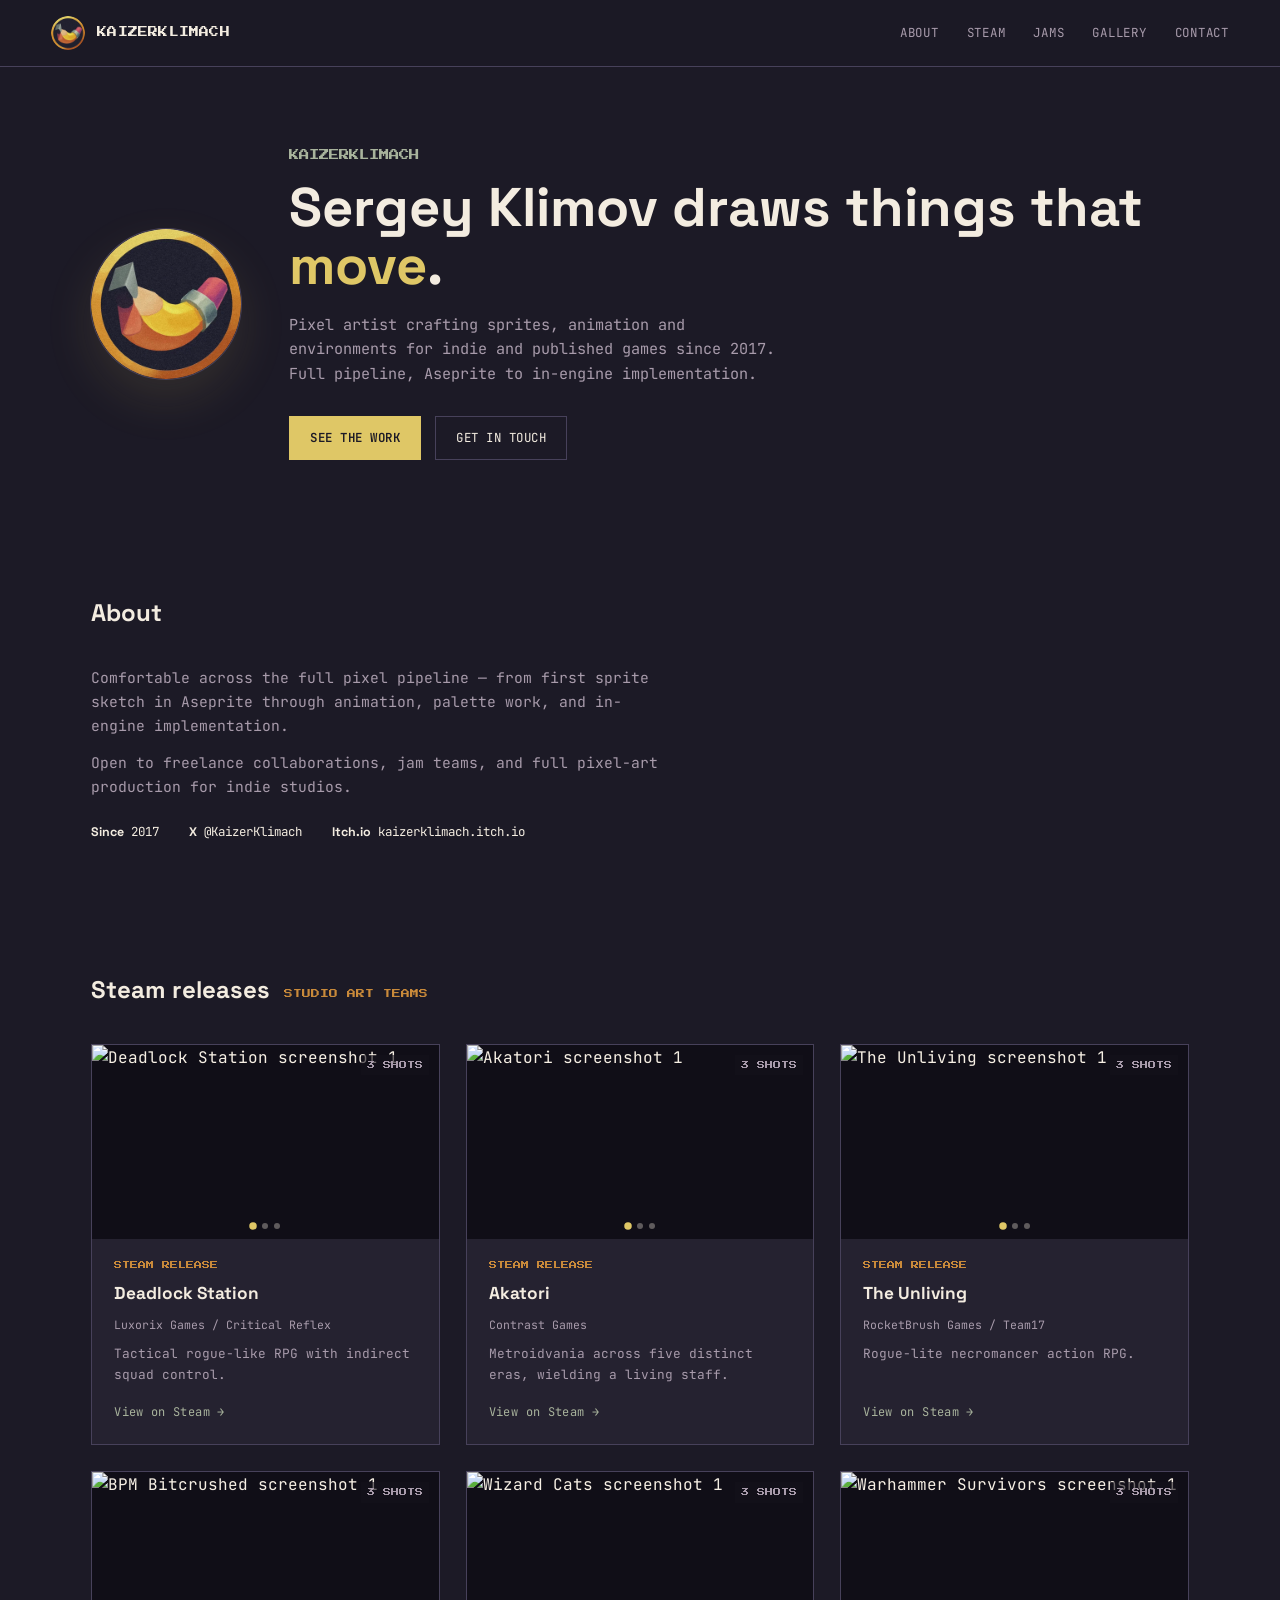
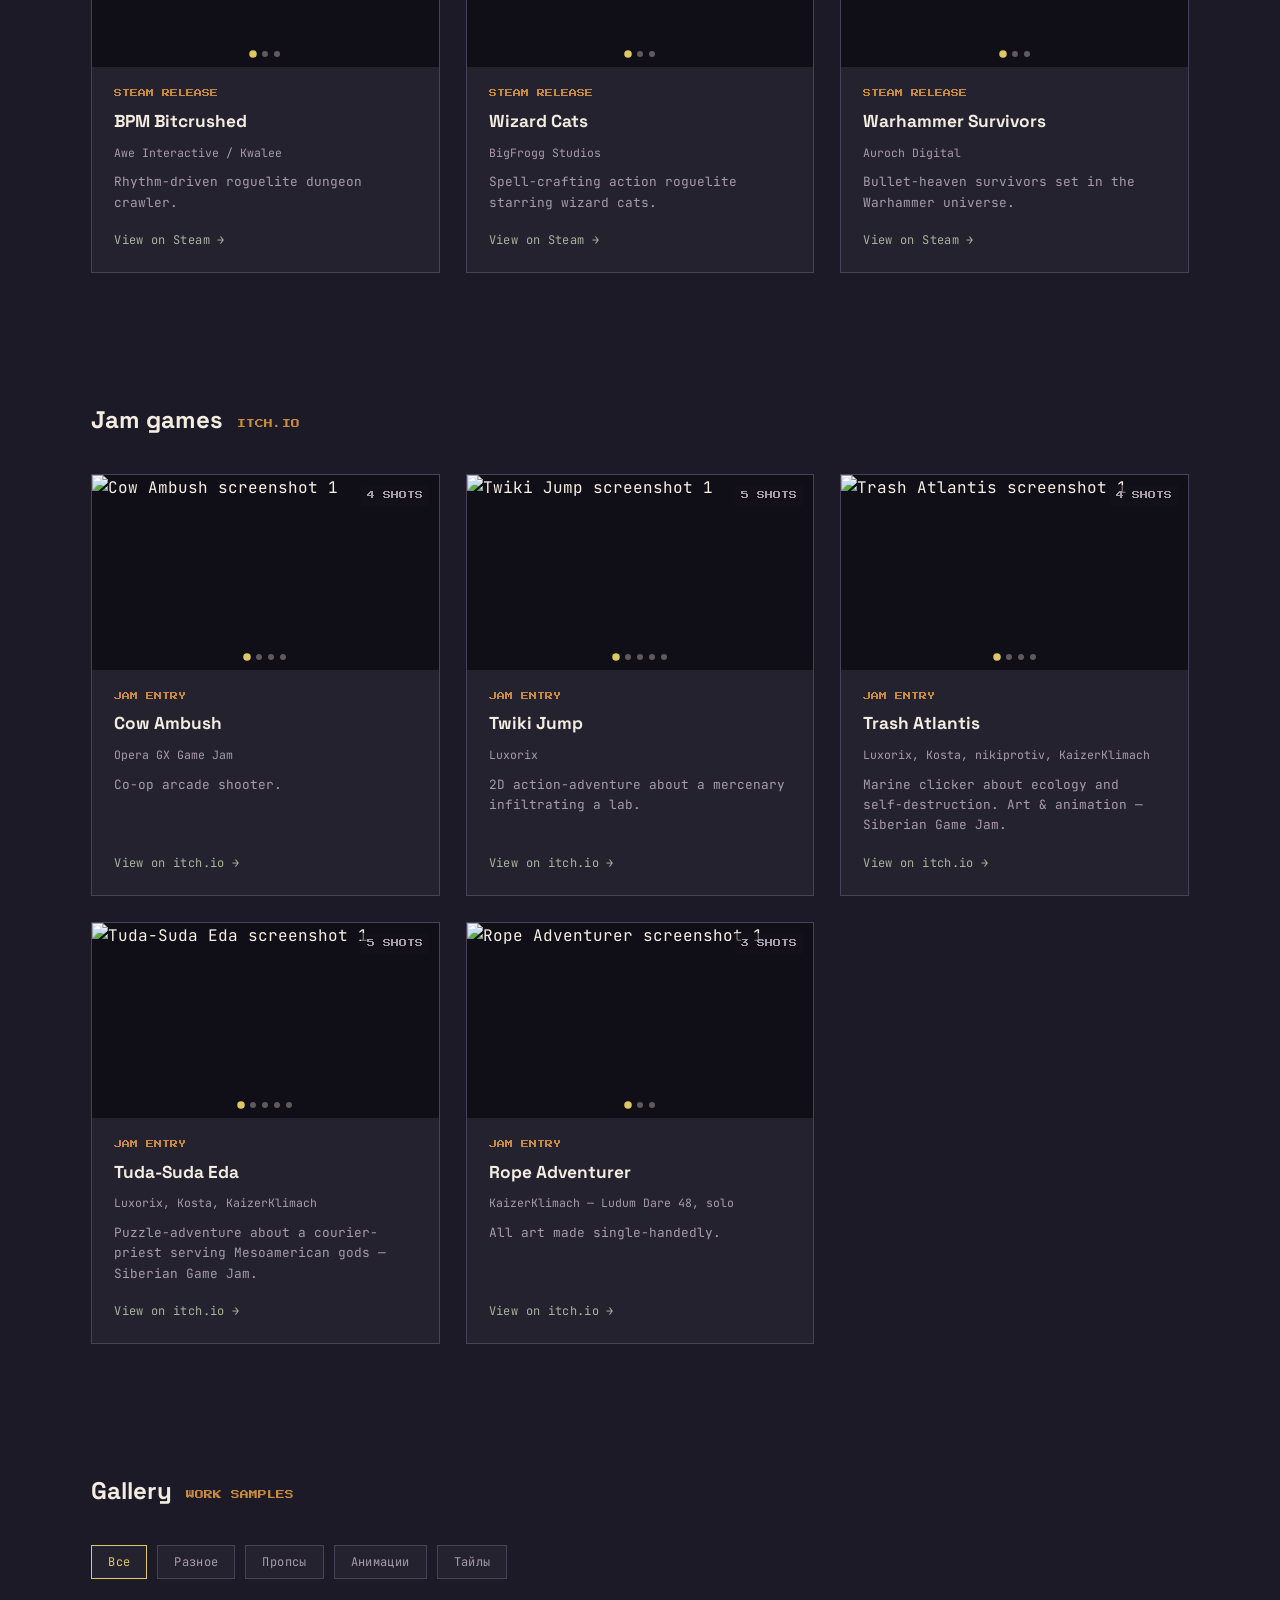
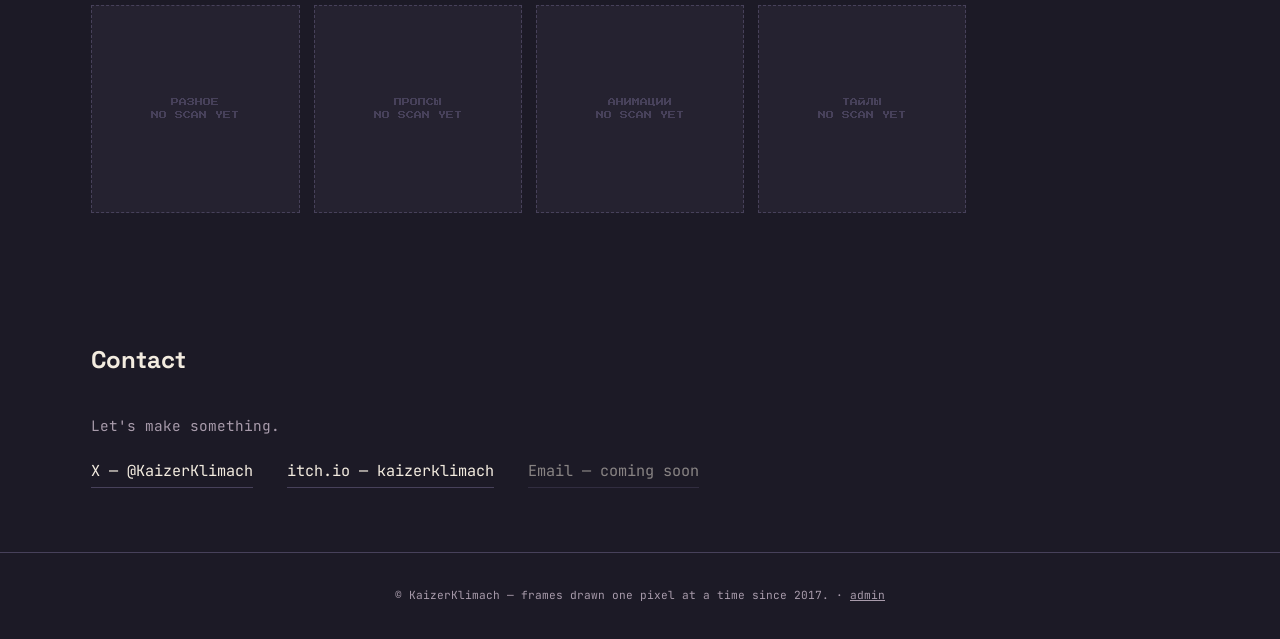
==== index.html @ dae1ea57 "Initial" ====
<!DOCTYPE html>
<html lang="en">
<head>
<meta charset="UTF-8">
<meta name="viewport" content="width=device-width, initial-scale=1.0">
<title>KaizerKlimach — Pixel Artist</title>
<link rel="icon" href="assets/logo.png">
<link rel="preconnect" href="https://fonts.googleapis.com">
<link href="https://fonts.googleapis.com/css2?family=Press+Start+2P&family=Space+Grotesk:wght@500;700&family=JetBrains+Mono:wght@400;500;600&display=swap" rel="stylesheet">
<link rel="stylesheet" href="assets/styles.css">
</head>
<body>

<header class="nav">
  <a class="brand" href="#top">
    <img src="assets/logo.png" alt="KaizerKlimach logo">
    <span>KAIZERKLIMACH</span>
  </a>
  <nav class="links">
    <a href="#about">About</a>
    <a href="#steam">Steam</a>
    <a href="#jams">Jams</a>
    <a href="#gallery">Gallery</a>
    <a href="#contact">Contact</a>
  </nav>
</header>

<div id="top" class="hero">
  <img class="logo-hero" src="assets/logo.png" alt="KaizerKlimach logo">
  <div class="copy">
    <span class="alias">KAIZERKLIMACH</span>
    <h1>Sergey Klimov draws things that <em>move</em>.</h1>
    <p>Pixel artist crafting sprites, animation and environments for indie and published games since 2017. Full pipeline, Aseprite to in-engine implementation.</p>
    <div class="cta-row">
      <a class="btn solid" href="#steam">See the work</a>
      <a class="btn" href="#contact">Get in touch</a>
    </div>
  </div>
</div>

<section id="about">
  <div class="section-head"><h2>About</h2></div>
  <div class="about-text">
    <p>Comfortable across the full pixel pipeline — from first sprite sketch in Aseprite through animation, palette work, and in-engine implementation.</p>
    <p>Open to freelance collaborations, jam teams, and full pixel-art production for indie studios.</p>
  </div>
  <div class="facts">
    <span><b>Since</b> 2017</span>
    <span><b>X</b> @KaizerKlimach</span>
    <span><b>Itch.io</b> kaizerklimach.itch.io</span>
  </div>
</section>

<section id="steam">
  <div class="section-head"><h2>Steam releases</h2><span class="count">STUDIO ART TEAMS</span></div>
  <div class="grid" id="steamGrid"></div>
</section>

<section id="jams">
  <div class="section-head"><h2>Jam games</h2><span class="count">ITCH.IO</span></div>
  <div class="grid" id="jamGrid"></div>
</section>

<section id="gallery">
  <div class="section-head"><h2>Gallery</h2><span class="count">WORK SAMPLES</span></div>
  <div class="gallery-tabs" id="galleryTabs"></div>
  <div class="gallery-grid" id="galleryGrid"></div>
</section>

<section id="contact">
  <div class="section-head"><h2>Contact</h2></div>
  <p style="color:var(--fg-dim); font-size:.9rem;">Let's make something.</p>
  <div class="contact-row">
    <a href="https://x.com/KaizerKlimach" target="_blank" rel="noopener">X — @KaizerKlimach</a>
    <a href="https://kaizerklimach.itch.io" target="_blank" rel="noopener">itch.io — kaizerklimach</a>
    <a class="soon" href="#" onclick="return false;">Email — coming soon</a>
  </div>
</section>

<footer>
  © KaizerKlimach — frames drawn one pixel at a time since 2017. ·
  <a href="admin.html" style="color:var(--fg-dim);">admin</a>
</footer>

<script src="assets/app.js"></script>
</body>
</html>
---- assets/styles.css ----
:root{
  --bg-void:#1c1a26;
  --bg-panel:#252230;
  --bg-panel-alt:#2e2a3a;
  --fg-main:#f3ece0;
  --fg-dim:#a89bab;
  --accent-gold:#dfc766;
  --accent-amber:#c98a3a;
  --accent-coral:#cf6b4a;
  --accent-pink:#d3676b;
  --accent-sage:#a8b39c;
  --border-pixel:#47415a;
}
*{box-sizing:border-box; margin:0; padding:0;}
body{
  background:
    radial-gradient(ellipse 900px 500px at 50% -10%, rgba(223,199,102,0.07), transparent 60%),
    var(--bg-void);
  color:var(--fg-main);
  font-family:'JetBrains Mono', monospace;
  line-height:1.6;
}
::selection{background:var(--accent-gold); color:var(--bg-void);}
a{color:inherit;}
h1,h2,h3{font-family:'Space Grotesk'; font-weight:700;}
img{max-width:100%; display:block;}
button{font-family:inherit;}

/* ---------- NAV ---------- */
header.nav{
  position:sticky; top:0; z-index:20;
  display:flex; align-items:center; justify-content:space-between;
  padding:16px clamp(18px,4vw,56px);
  background:rgba(28,26,38,0.88); backdrop-filter:blur(8px);
  border-bottom:1px solid var(--border-pixel);
}
.brand{display:flex; align-items:center; gap:12px; text-decoration:none;}
.brand img{width:34px; height:34px; border-radius:50%;}
.brand span{font-family:'Press Start 2P'; font-size:.62rem; color:var(--fg-main); letter-spacing:.02em;}
nav.links{display:flex; align-items:center; gap:28px; font-size:.78rem; text-transform:uppercase; letter-spacing:.06em;}
nav.links a{text-decoration:none; color:var(--fg-dim); transition:color .2s;}
nav.links a:hover{color:var(--accent-gold);}

/* ---------- HERO ---------- */
.hero{
  display:flex; align-items:center; gap:48px; flex-wrap:wrap;
  padding:80px clamp(18px,4vw,56px) 70px;
  max-width:1200px; margin:0 auto;
}
.hero img.logo-hero{
  width:150px; height:150px; border-radius:50%; flex:none;
  box-shadow:0 0 0 1px var(--border-pixel), 0 20px 50px rgba(223,199,102,0.12);
}
.hero .copy{flex:1; min-width:260px;}
.hero .alias{
  font-family:'Press Start 2P'; font-size:.65rem; color:var(--accent-sage); display:block; margin-bottom:14px;
}
.hero h1{font-size:clamp(2rem,5.4vw,3.4rem); line-height:1.08;}
.hero h1 em{font-style:normal; color:var(--accent-gold);}
.hero p{margin-top:18px; max-width:56ch; color:var(--fg-dim); font-size:.95rem;}
.hero .cta-row{display:flex; gap:14px; margin-top:30px; flex-wrap:wrap;}
.btn{
  display:inline-flex; align-items:center; gap:8px; text-decoration:none;
  padding:11px 20px; font-size:.78rem; letter-spacing:.04em; text-transform:uppercase;
  border:1px solid var(--border-pixel); color:var(--fg-main); transition:all .2s;
  background:none; cursor:pointer;
}
.btn.solid{background:var(--accent-gold); border-color:var(--accent-gold); color:var(--bg-void); font-weight:600;}
.btn:hover{border-color:var(--accent-gold); color:var(--accent-gold);}
.btn.solid:hover{background:var(--accent-amber); border-color:var(--accent-amber); color:var(--bg-void);}
.btn.small{padding:7px 12px; font-size:.68rem;}
.btn.danger:hover{border-color:var(--accent-pink); color:var(--accent-pink);}
.btn[disabled]{opacity:.4; cursor:not-allowed;}

/* ---------- SECTIONS ---------- */
section{padding:64px clamp(18px,4vw,56px); max-width:1200px; margin:0 auto;}
.section-head{display:flex; align-items:baseline; gap:14px; margin-bottom:34px; flex-wrap:wrap;}
.section-head h2{font-size:1.5rem;}
.section-head .count{font-family:'Press Start 2P'; font-size:.55rem; color:var(--accent-amber);}
.about-text{max-width:64ch; color:var(--fg-dim); font-size:.92rem;}
.about-text p+p{margin-top:14px;}
.facts{display:flex; flex-wrap:wrap; gap:12px 30px; margin-top:24px; font-size:.78rem;}
.facts b{color:var(--fg-main); font-family:'Space Grotesk';}

/* ---------- GAME GRID / CARDS ---------- */
.grid{display:grid; grid-template-columns:repeat(auto-fill, minmax(300px,1fr)); gap:26px;}
.empty-note{color:var(--fg-dim); font-size:.85rem;}

.game-card{
  background:var(--bg-panel); border:1px solid var(--border-pixel);
  display:flex; flex-direction:column; overflow:hidden;
}
.carousel{position:relative; aspect-ratio:16/9; background:#100e17; overflow:hidden;}
.carousel-track{position:absolute; inset:0;}
.carousel-track img{
  position:absolute; inset:0; width:100%; height:100%; object-fit:cover;
  opacity:0; transition:opacity .35s ease; filter:saturate(.95) contrast(1.03);
}
.carousel-track img.active{opacity:1;}
.car-btn{
  position:absolute; top:50%; transform:translateY(-50%);
  width:30px; height:30px; border-radius:50%; border:none; cursor:pointer;
  background:rgba(20,18,28,0.55); color:var(--fg-main); font-size:1rem;
  display:flex; align-items:center; justify-content:center;
  opacity:0; transition:opacity .2s, background .2s;
}
.carousel:hover .car-btn{opacity:1;}
.car-btn:hover{background:var(--accent-gold); color:var(--bg-void);}
.car-btn.prev{left:10px;} .car-btn.next{right:10px;}
.dots{position:absolute; bottom:10px; left:0; right:0; display:flex; justify-content:center; gap:6px;}
.dot{
  width:6px; height:6px; border-radius:50%; background:rgba(243,236,224,0.35);
  cursor:pointer; transition:background .2s, transform .2s; border:none;
}
.dot.active{background:var(--accent-gold); transform:scale(1.25);}
.shot-count{
  position:absolute; top:10px; right:10px; font-family:'Press Start 2P'; font-size:.5rem;
  background:rgba(20,18,28,0.6); padding:4px 6px; color:var(--fg-dim);
}
.card-body{padding:20px 22px 22px; display:flex; flex-direction:column; gap:8px; flex:1;}
.card-body .tag{font-family:'Press Start 2P'; font-size:.5rem; color:var(--accent-amber); text-transform:uppercase;}
.card-body h3{font-size:1.08rem;}
.card-body .studio{font-size:.72rem; color:var(--fg-dim);}
.card-body p{font-size:.8rem; color:var(--fg-dim); flex:1; margin-top:2px;}
.card-body .go{margin-top:10px; font-size:.75rem; color:var(--accent-sage); text-decoration:none; letter-spacing:.03em;}
.card-body .go:hover{color:var(--accent-pink);}

/* ---------- GALLERY ---------- */
.gallery-tabs{display:flex; gap:10px; flex-wrap:wrap; margin-bottom:26px;}
.gtab{
  background:var(--bg-panel); border:1px solid var(--border-pixel); color:var(--fg-dim);
  padding:8px 16px; font-size:.75rem; cursor:pointer; letter-spacing:.03em;
}
.gtab.active{border-color:var(--accent-gold); color:var(--accent-gold);}
.gallery-grid{display:grid; grid-template-columns:repeat(auto-fill,minmax(180px,1fr)); gap:14px;}
.gallery-item{aspect-ratio:1; border:1px solid var(--border-pixel); background:var(--bg-panel); position:relative; overflow:hidden;}
.gallery-item img{width:100%; height:100%; object-fit:cover;}
.gallery-item .cap{
  position:absolute; bottom:0; left:0; right:0; padding:6px 8px;
  font-size:.65rem; background:rgba(20,18,28,0.75); color:var(--fg-main);
}
.frame-slot{
  aspect-ratio:1; border:1px dashed var(--border-pixel);
  display:flex; align-items:center; justify-content:center; text-align:center;
  font-family:'Press Start 2P'; font-size:.5rem; color:var(--border-pixel); padding:10px;
  background:var(--bg-panel); white-space:pre-line;
}

/* ---------- CONTACT / FOOTER ---------- */
.contact-row{display:flex; gap:34px; flex-wrap:wrap; margin-top:22px;}
.contact-row a{text-decoration:none; font-size:.95rem; border-bottom:1px solid var(--border-pixel); padding-bottom:4px; color:var(--fg-main);}
.contact-row a:hover{color:var(--accent-gold); border-color:var(--accent-gold);}
.contact-row .soon{opacity:.5;}
footer{text-align:center; padding:34px; font-size:.7rem; color:var(--fg-dim); border-top:1px solid var(--border-pixel);}

/* ---------- ADMIN PAGE ---------- */
.admin-wrap{max-width:820px; margin:0 auto; padding:50px clamp(18px,4vw,56px) 90px;}
.admin-wrap h1{font-size:1.6rem; margin-bottom:6px;}
.admin-wrap .sub{color:var(--fg-dim); font-size:.85rem; margin-bottom:36px;}
.panel{background:var(--bg-panel); border:1px solid var(--border-pixel); padding:24px; margin-bottom:28px;}
.panel h2{font-size:1.05rem; margin-bottom:6px;}
.panel .desc{color:var(--fg-dim); font-size:.78rem; margin-bottom:18px; line-height:1.6;}
.field{margin-bottom:14px; display:flex; flex-direction:column; gap:6px;}
.field label{font-size:.7rem; color:var(--fg-dim); text-transform:uppercase; letter-spacing:.04em;}
.field input, .field textarea, .field select{
  background:var(--bg-void); border:1px solid var(--border-pixel); color:var(--fg-main);
  padding:9px 10px; font-family:inherit; font-size:.85rem; width:100%;
}
.field textarea{min-height:70px; resize:vertical;}
.field input:focus, .field textarea:focus, .field select:focus{outline:none; border-color:var(--accent-gold);}
.field .hint{font-size:.65rem; color:var(--fg-dim); opacity:.75;}
.row-2{display:grid; grid-template-columns:1fr 1fr; gap:14px;}
.row-3{display:grid; grid-template-columns:1fr 1fr 1fr; gap:14px;}
@media(max-width:600px){ .row-2, .row-3{grid-template-columns:1fr;} }

.status{font-size:.78rem; margin-top:12px; padding:10px 12px; border:1px solid var(--border-pixel); display:none;}
.status.show{display:block;}
.status.ok{border-color:var(--accent-sage); color:var(--accent-sage);}
.status.err{border-color:var(--accent-pink); color:var(--accent-pink);}
.status.pending{border-color:var(--accent-gold); color:var(--accent-gold);}

.link-list{display:flex; flex-direction:column; gap:8px; margin-top:16px;}
.link-row{
  display:flex; align-items:center; gap:10px; padding:8px 10px;
  border:1px solid var(--border-pixel); background:var(--bg-void); font-size:.78rem;
}
.link-row span{flex:1; overflow:hidden; text-overflow:ellipsis; white-space:nowrap;}
.link-row button{flex:none;}

.cat-pills{display:flex; gap:8px; flex-wrap:wrap; margin-bottom:6px;}
.cat-pill{
  background:var(--bg-void); border:1px solid var(--border-pixel); color:var(--fg-dim);
  padding:6px 12px; font-size:.72rem; cursor:pointer;
}
.cat-pill.active{border-color:var(--accent-sage); color:var(--accent-sage);}

.gallery-admin-grid{display:grid; grid-template-columns:repeat(auto-fill,minmax(120px,1fr)); gap:10px; margin-top:16px;}
.gallery-admin-item{position:relative; aspect-ratio:1; border:1px solid var(--border-pixel); overflow:hidden;}
.gallery-admin-item img{width:100%; height:100%; object-fit:cover;}
.gallery-admin-item button{
  position:absolute; top:4px; right:4px; width:22px; height:22px; border-radius:50%; border:none;
  background:rgba(20,18,28,.75); color:var(--fg-main); cursor:pointer; font-size:.8rem;
}
.gallery-admin-item button:hover{background:var(--accent-pink); color:var(--bg-void);}

@media(max-width:640px){
  nav.links{display:none;}
  .hero{padding-top:56px;}
}
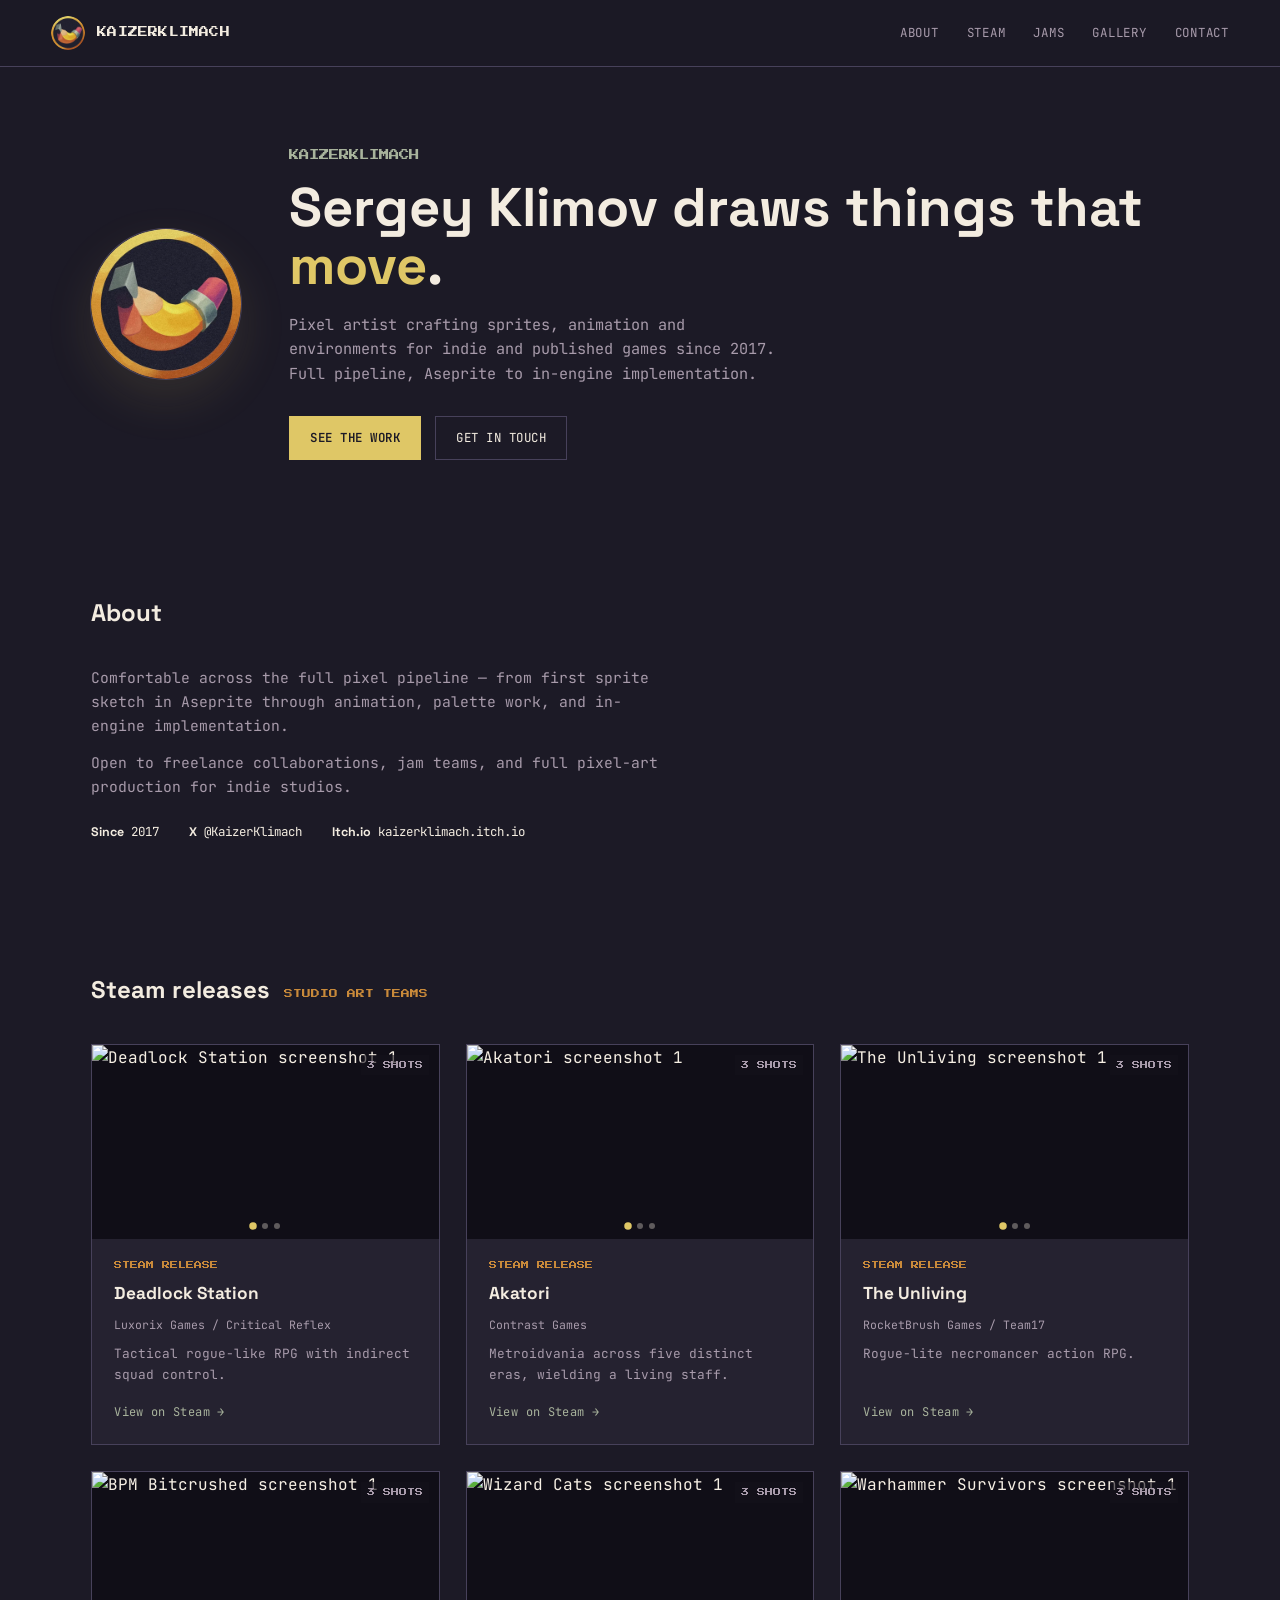
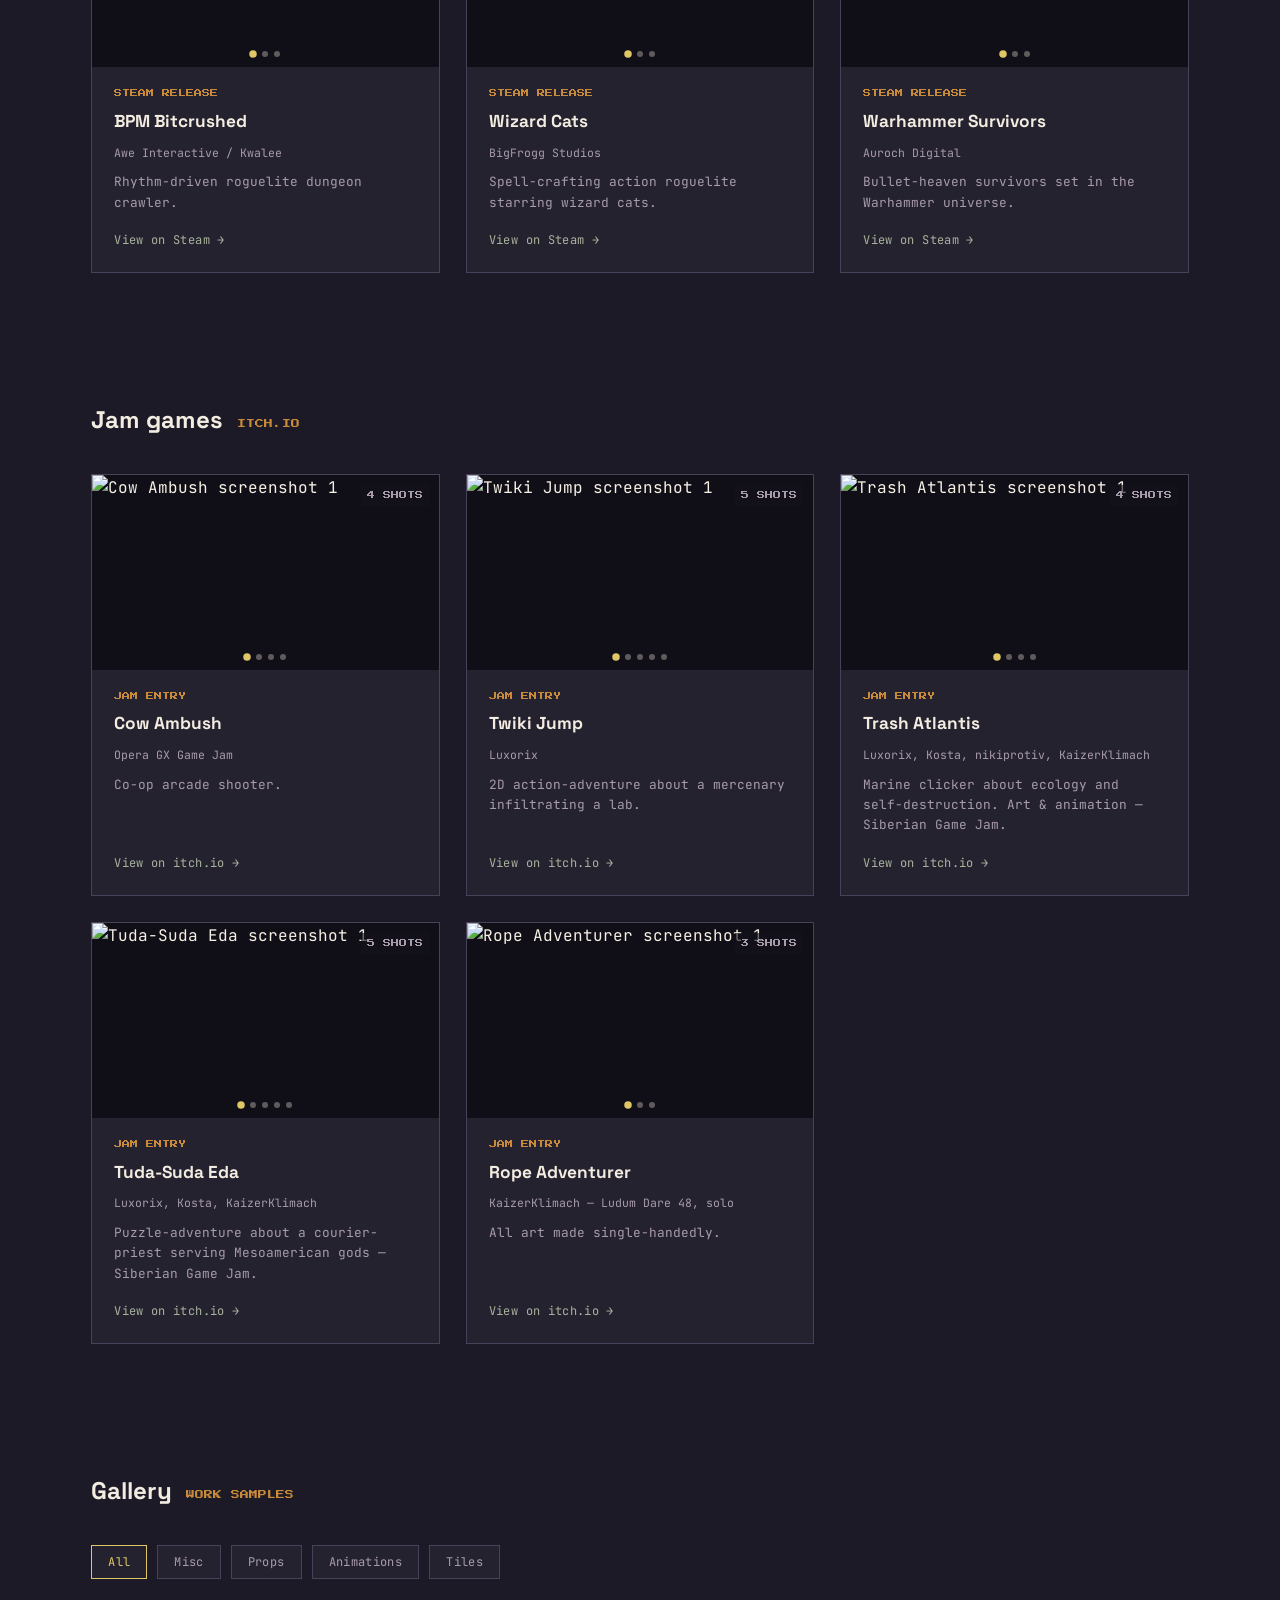
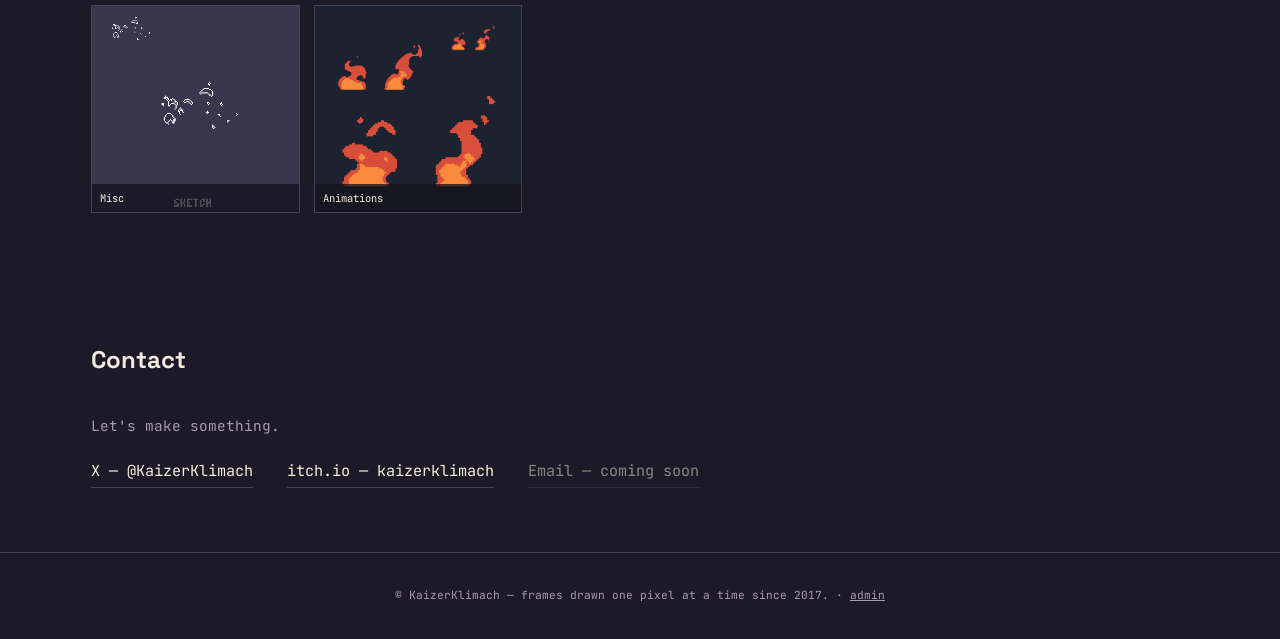
==== commit 31d6e85a: "lightbox" ====
--- a/index.html
+++ b/index.html
@@ -67,6 +67,14 @@
   <div class="gallery-grid" id="galleryGrid"></div>
 </section>
 
+<div class="lightbox" id="lightbox" hidden>
+  <button class="lb-close" id="lbClose" aria-label="Close">×</button>
+  <button class="lb-nav prev" id="lbPrev" aria-label="Previous image">‹</button>
+  <img id="lbImg" alt="">
+  <button class="lb-nav next" id="lbNext" aria-label="Next image">›</button>
+  <div class="lb-caption" id="lbCaption"></div>
+</div>
+
 <section id="contact">
   <div class="section-head"><h2>Contact</h2></div>
   <p style="color:var(--fg-dim); font-size:.9rem;">Let's make something.</p>
--- a/assets/styles.css
+++ b/assets/styles.css
@@ -133,11 +133,44 @@
 }
 .gtab.active{border-color:var(--accent-gold); color:var(--accent-gold);}
 .gallery-grid{display:grid; grid-template-columns:repeat(auto-fill,minmax(180px,1fr)); gap:14px;}
-.gallery-item{aspect-ratio:1; border:1px solid var(--border-pixel); background:var(--bg-panel); position:relative; overflow:hidden;}
-.gallery-item img{width:100%; height:100%; object-fit:cover;}
+.gallery-item{aspect-ratio:1; border:1px solid var(--border-pixel); background:var(--bg-panel); position:relative; overflow:hidden; cursor:zoom-in;}
+.gallery-item img{width:100%; height:100%; object-fit:cover; transition:transform .3s ease;}
+.gallery-item:hover img{transform:scale(1.06);}
 .gallery-item .cap{
   position:absolute; bottom:0; left:0; right:0; padding:6px 8px;
   font-size:.65rem; background:rgba(20,18,28,0.75); color:var(--fg-main);
+}
+
+/* ---------- LIGHTBOX ---------- */
+.lightbox{
+  position:fixed; inset:0; z-index:60; background:rgba(10,9,14,0.92);
+  display:flex; align-items:center; justify-content:center; padding:60px 20px;
+}
+.lightbox[hidden]{display:none;}
+.lightbox img{
+  max-width:min(90vw, 1100px); max-height:80vh; object-fit:contain;
+  border:1px solid var(--border-pixel); box-shadow:0 20px 60px rgba(0,0,0,.6);
+}
+.lb-close{
+  position:absolute; top:18px; right:22px; background:none; border:none;
+  color:var(--fg-main); font-size:2rem; line-height:1; cursor:pointer;
+}
+.lb-close:hover{color:var(--accent-pink);}
+.lb-nav{
+  position:absolute; top:50%; transform:translateY(-50%);
+  width:52px; height:52px; border-radius:50%; border:1px solid var(--border-pixel);
+  background:rgba(37,34,48,0.7); color:var(--fg-main); font-size:1.6rem; cursor:pointer;
+  display:flex; align-items:center; justify-content:center; transition:all .2s;
+}
+.lb-nav:hover{border-color:var(--accent-gold); color:var(--accent-gold);}
+.lb-nav.prev{left:18px;} .lb-nav.next{right:18px;}
+.lb-caption{
+  position:absolute; bottom:24px; left:0; right:0; text-align:center;
+  font-size:.8rem; color:var(--fg-dim); letter-spacing:.03em;
+}
+@media(max-width:640px){
+  .lb-nav{width:42px; height:42px; font-size:1.3rem;}
+  .lb-nav.prev{left:8px;} .lb-nav.next{right:8px;}
 }
 .frame-slot{
   aspect-ratio:1; border:1px dashed var(--border-pixel);
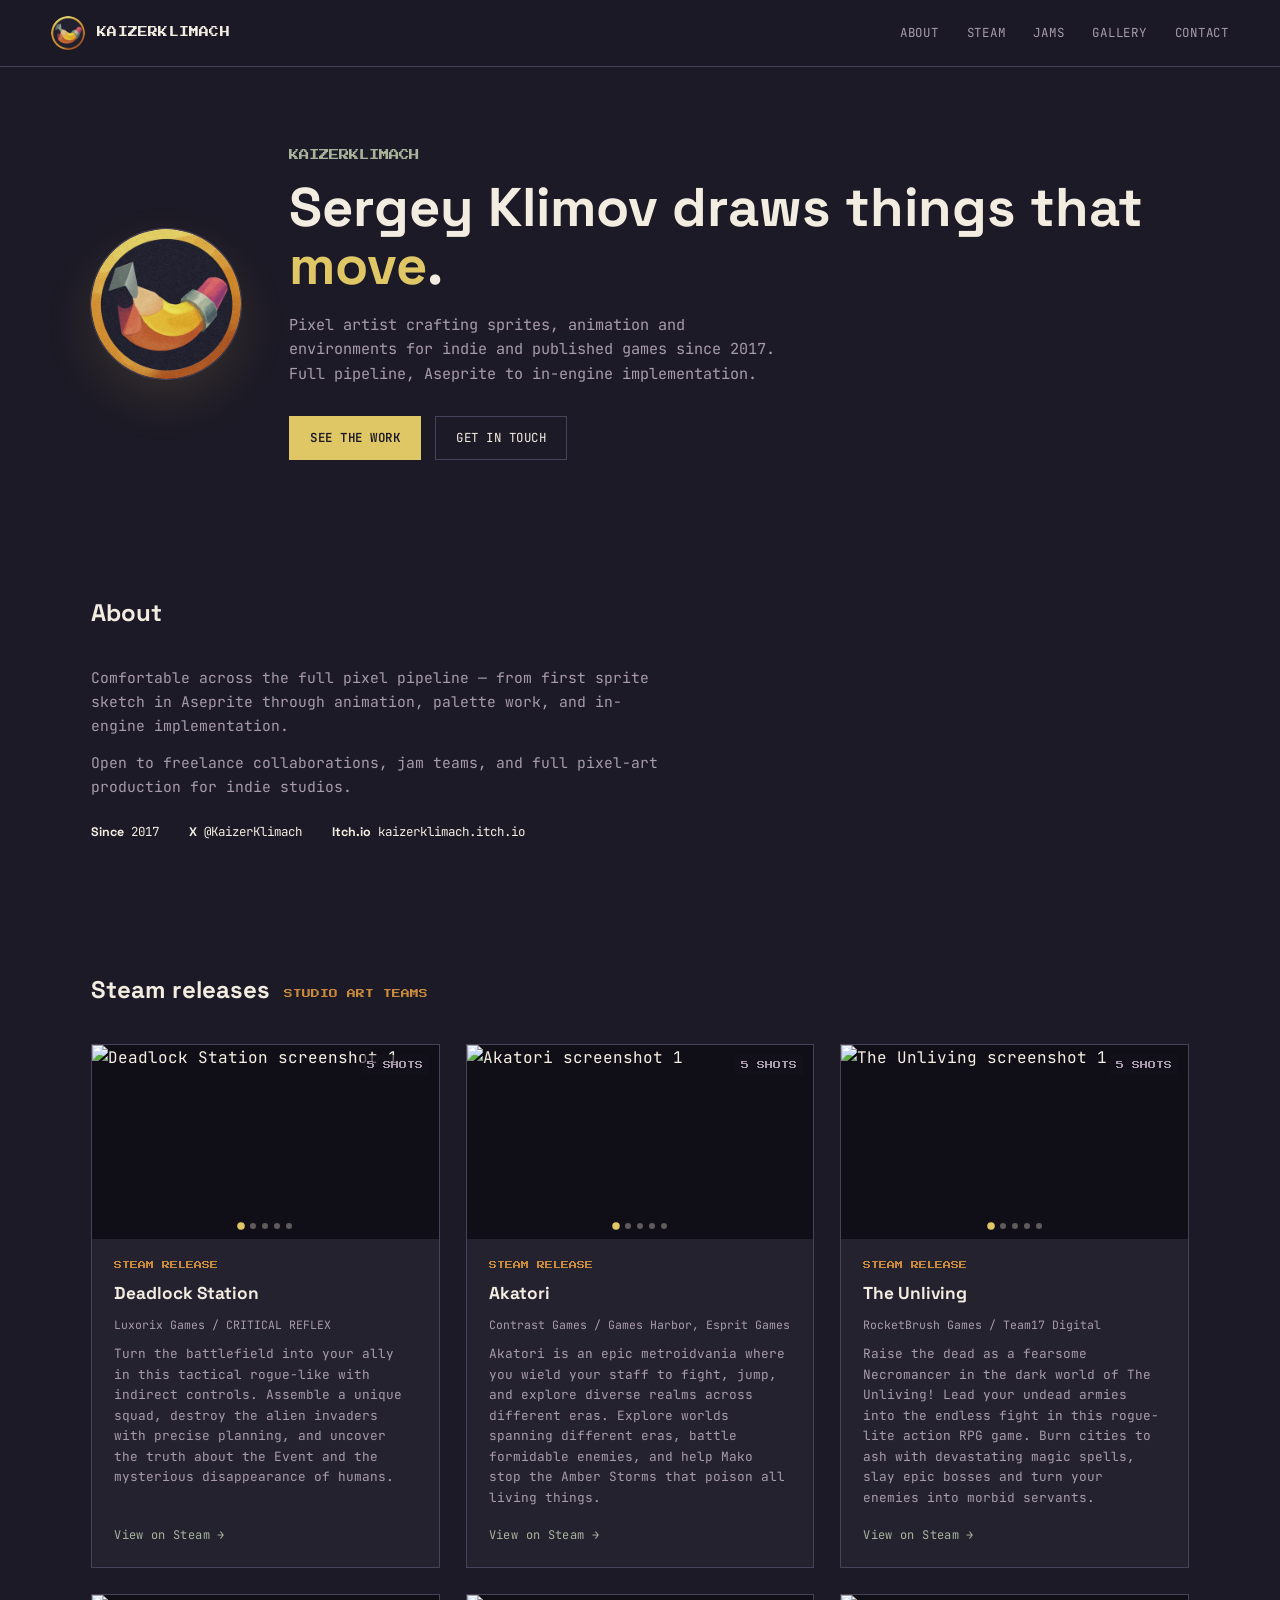
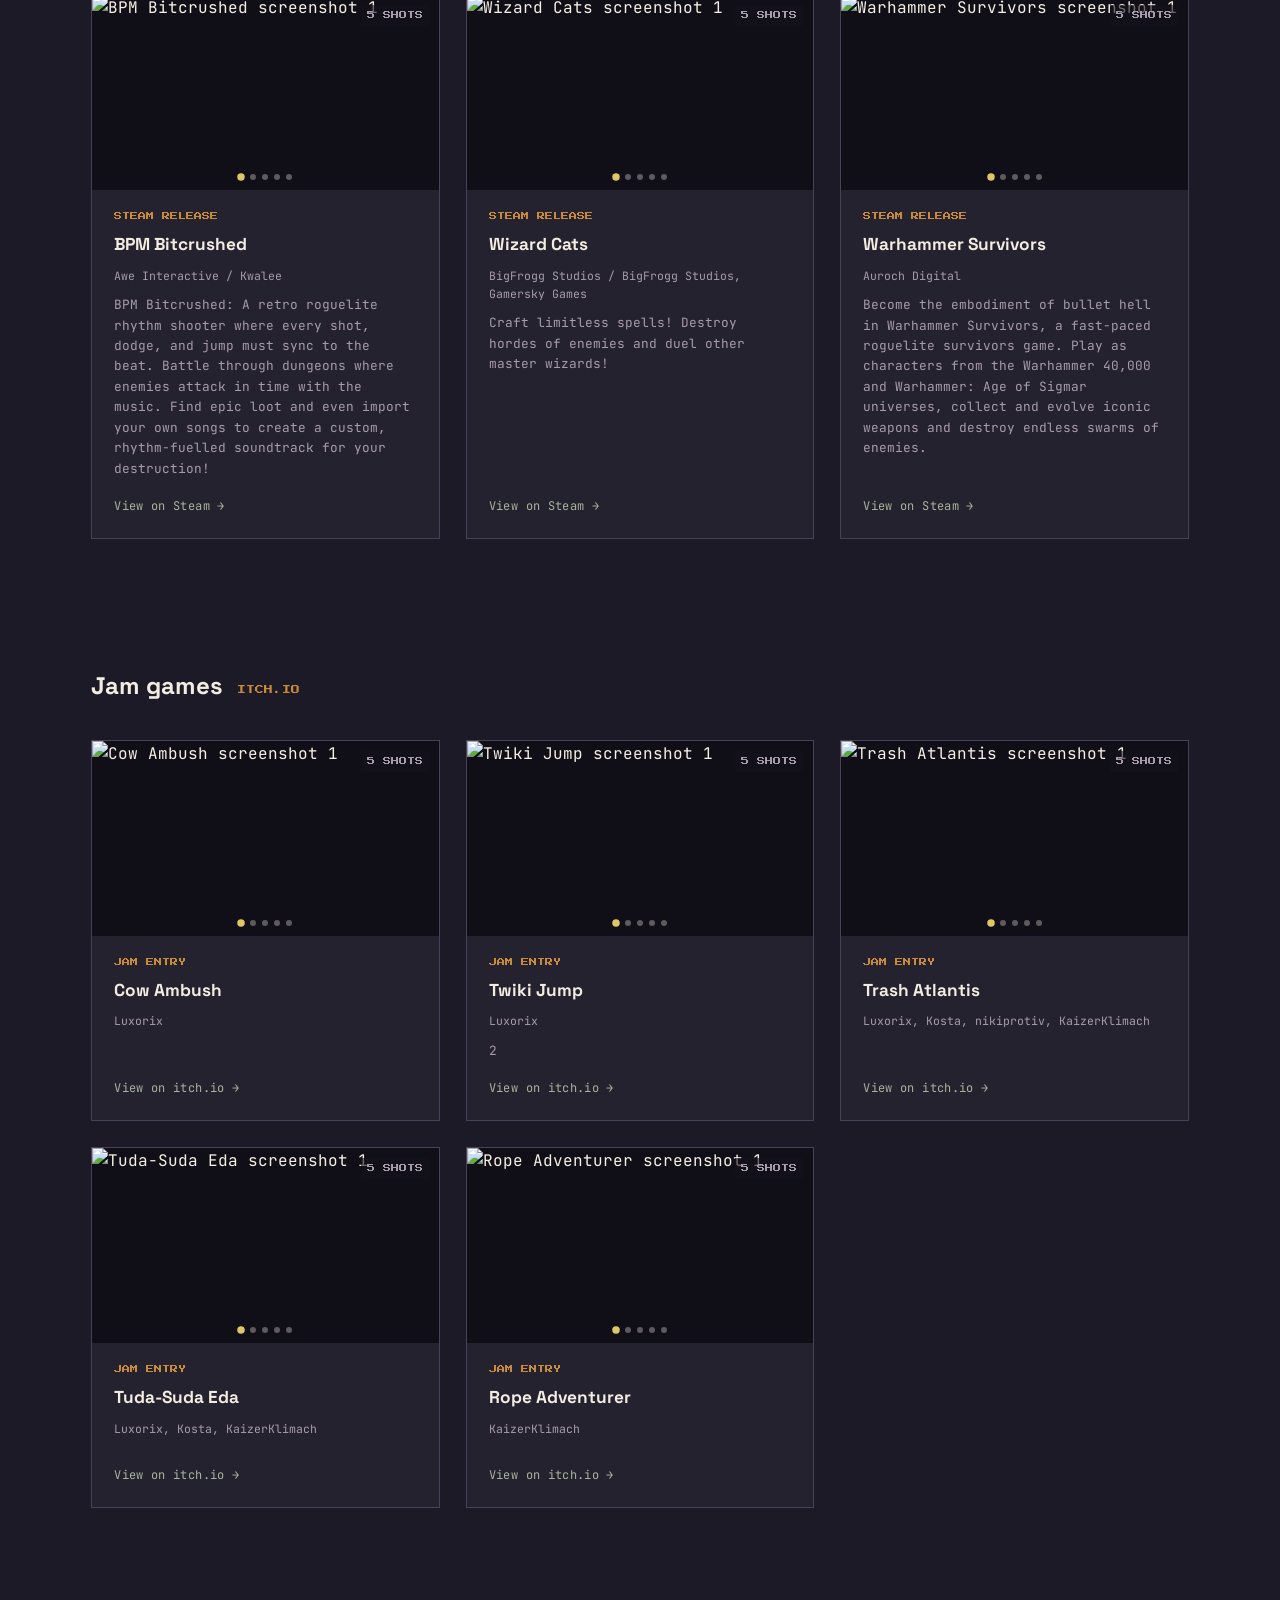
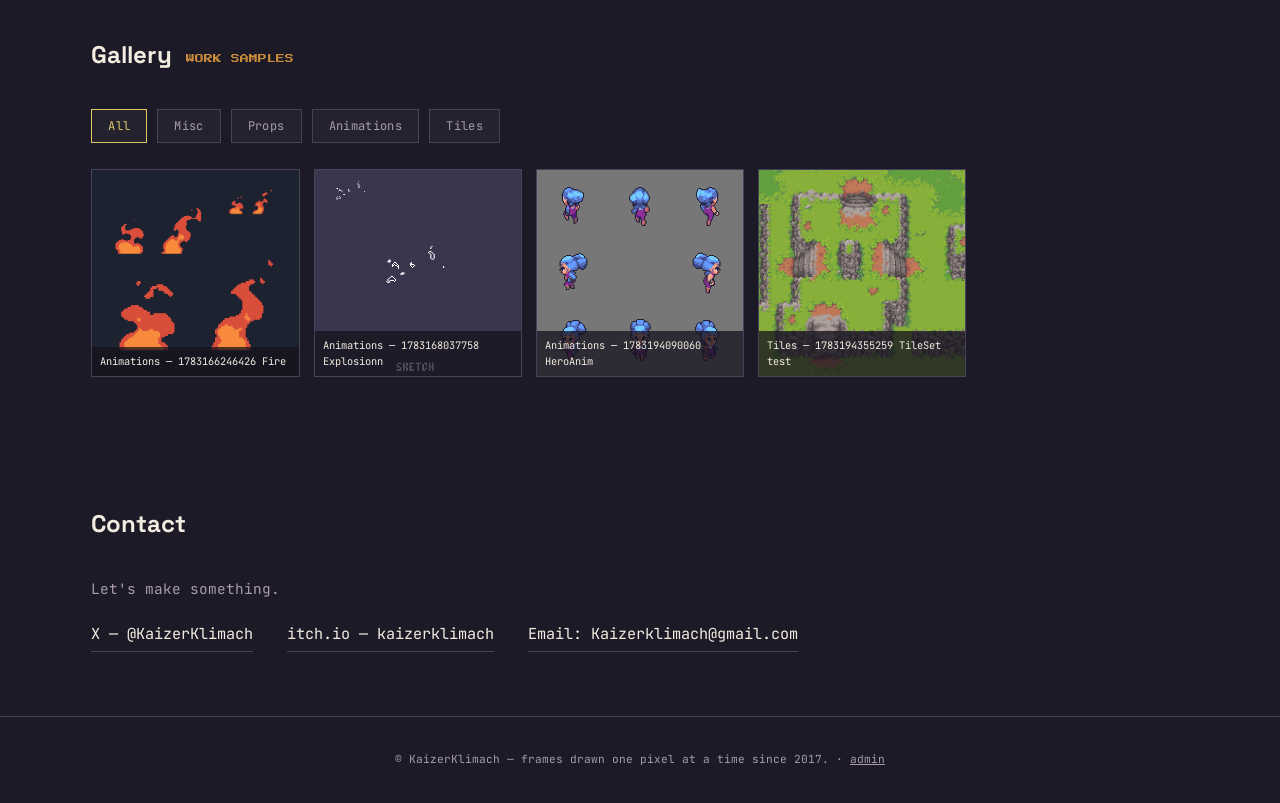
==== commit 7c66182e: "Update index.html" ====
--- a/index.html
+++ b/index.html
@@ -81,7 +81,7 @@
   <div class="contact-row">
     <a href="https://x.com/KaizerKlimach" target="_blank" rel="noopener">X — @KaizerKlimach</a>
     <a href="https://kaizerklimach.itch.io" target="_blank" rel="noopener">itch.io — kaizerklimach</a>
-    <a class="soon" href="#" onclick="return false;">Email — coming soon</a>
+    <a href="mailto:Kaizerklimach@gmail.com">Email: Kaizerklimach@gmail.com</a>
   </div>
 </section>
 
